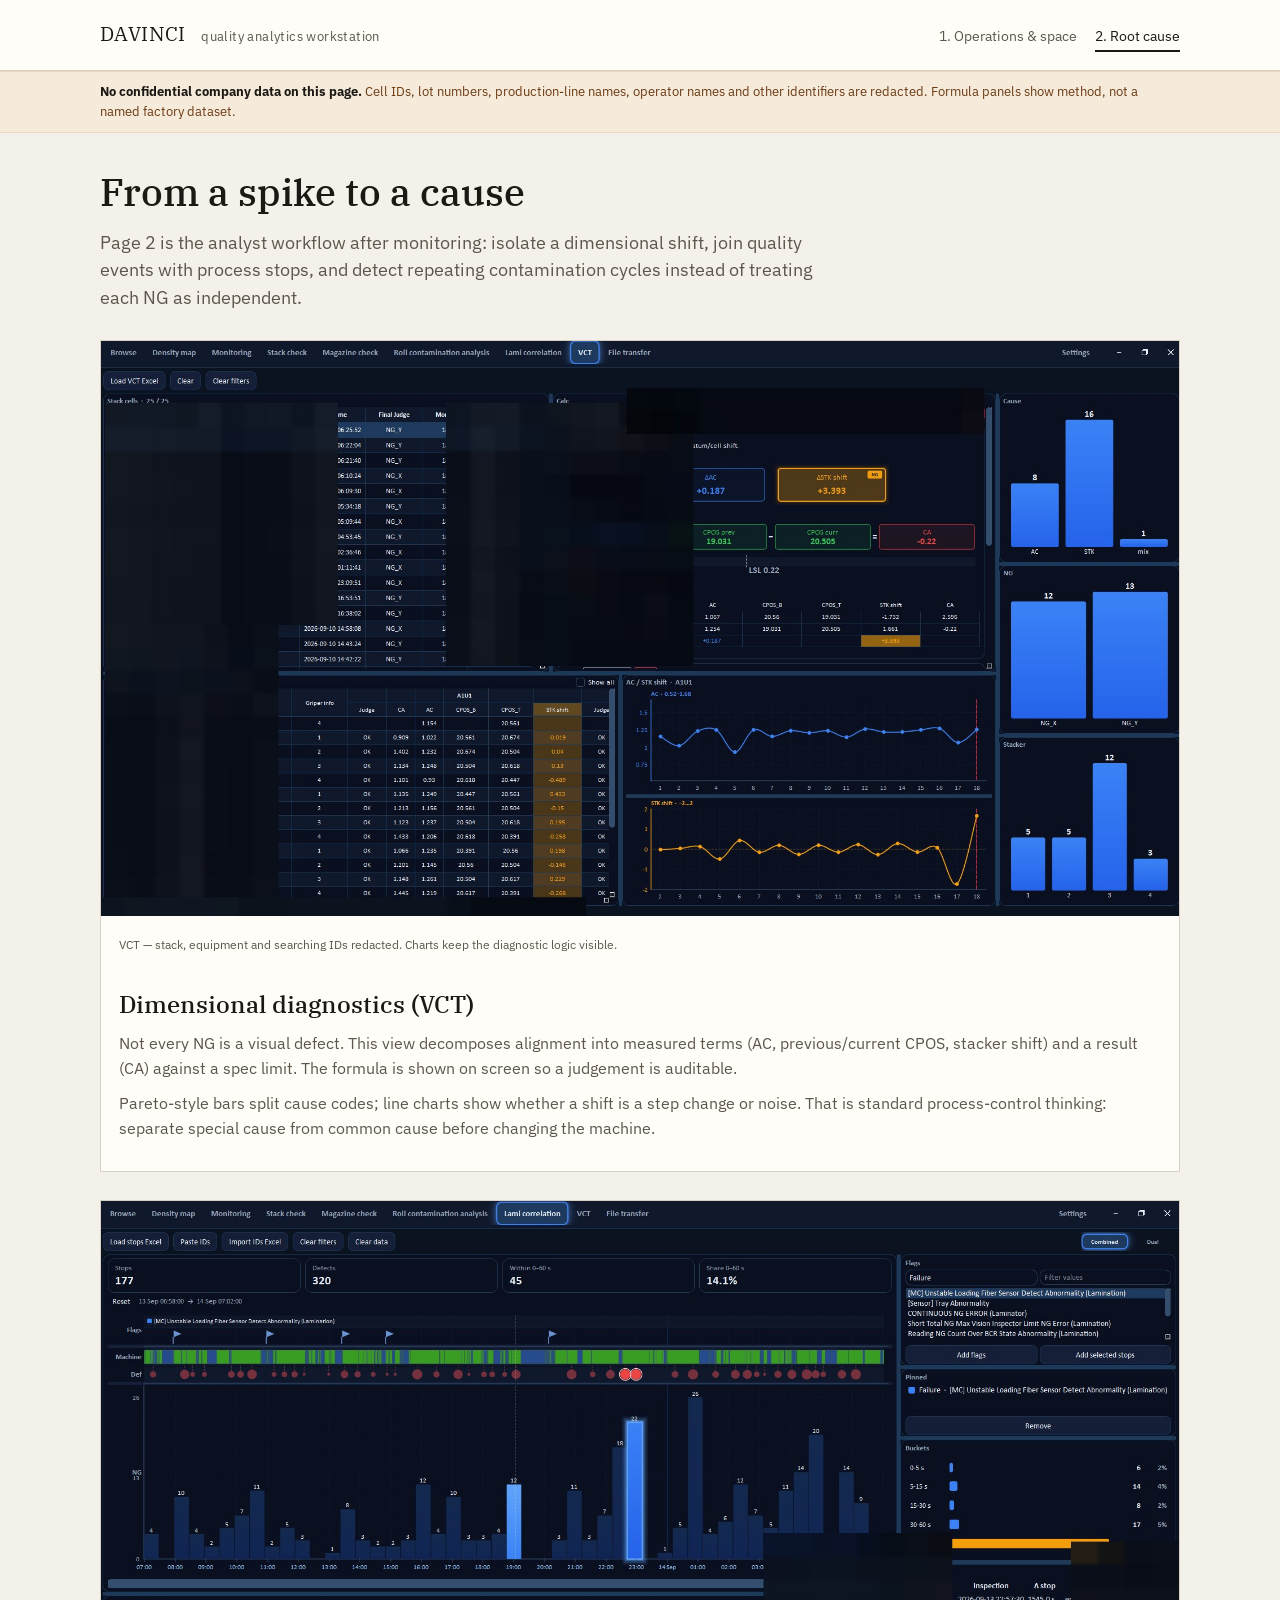
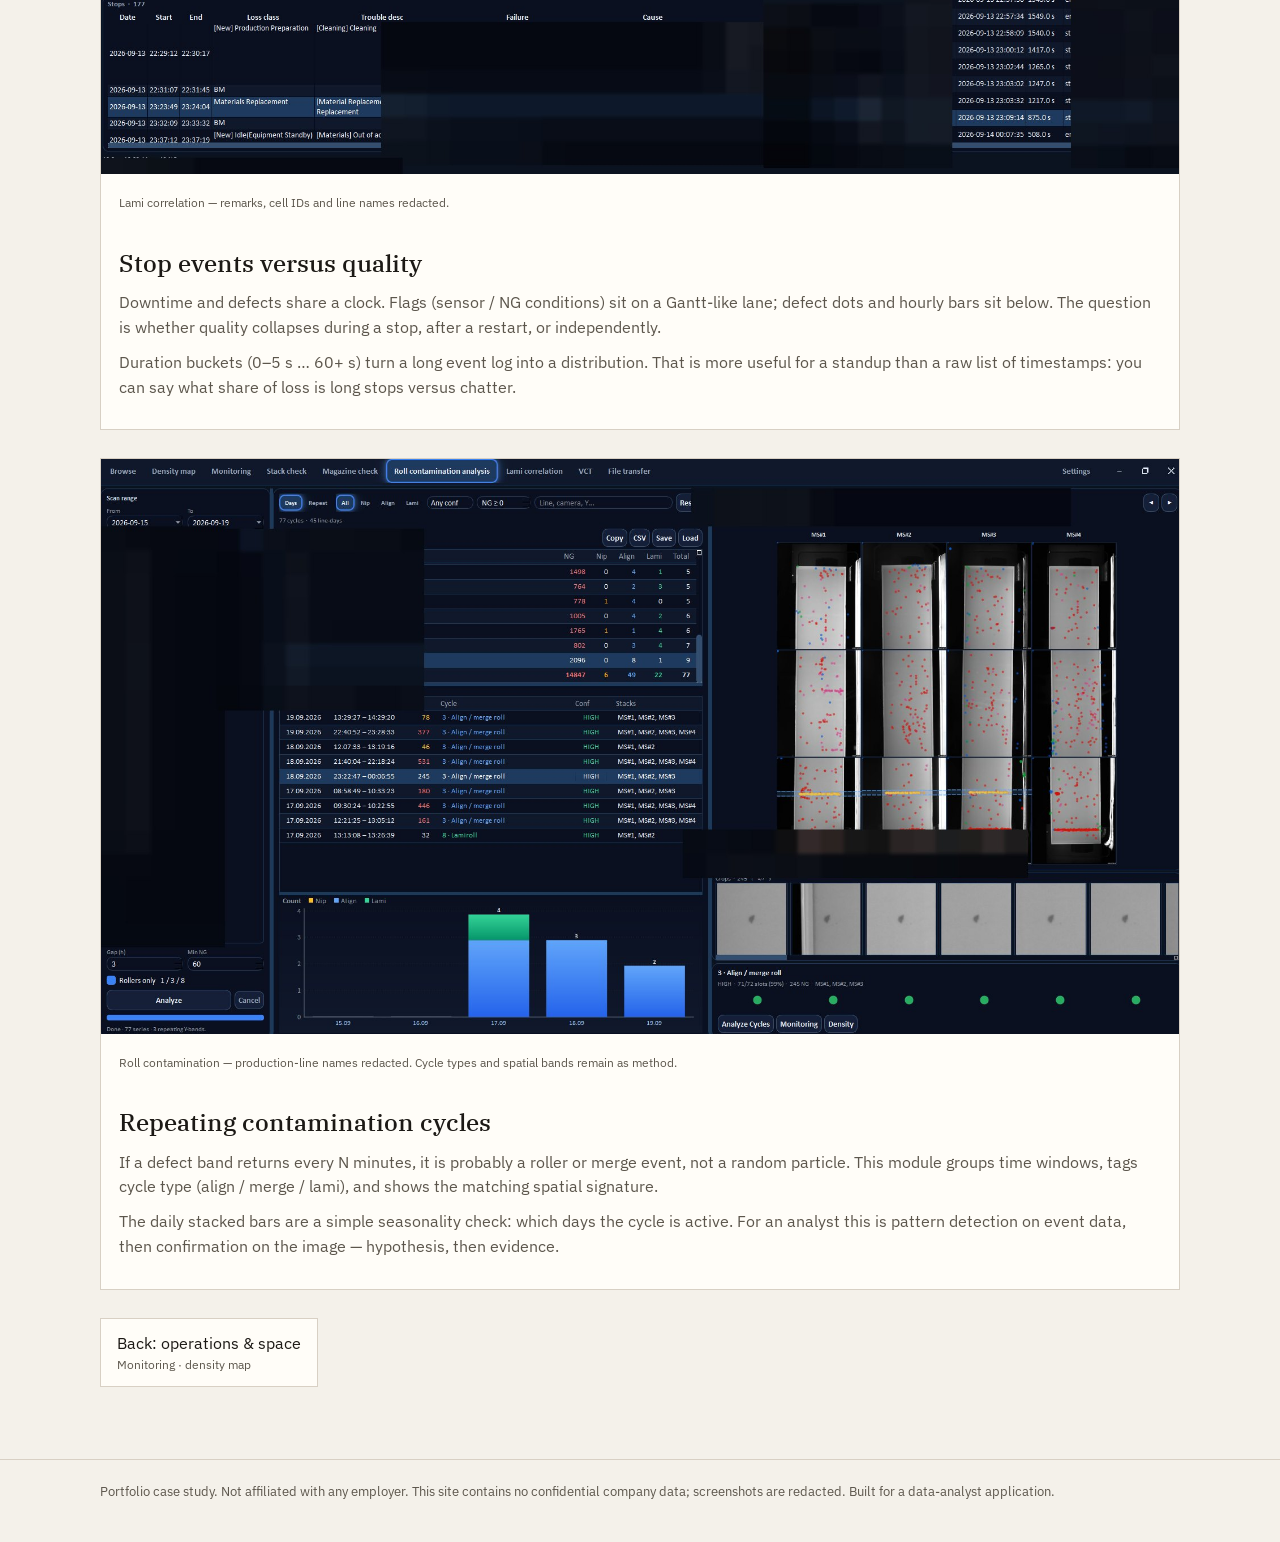
==== analytics.html @ f6367659 "Add redacted two-page analytics case study for GitHub Pages." ====
<!DOCTYPE html>
<html lang="en">
  <head>
    <meta charset="utf-8" />
    <meta name="viewport" content="width=device-width, initial-scale=1" />
    <title>DAVINCI — root-cause analytics</title>
    <meta
      name="description"
      content="Root-cause views: dimensional VCT diagnostics, downtime–defect correlation, and repeating contamination cycles. No confidential company data."
    />
    <link rel="preconnect" href="https://fonts.googleapis.com" />
    <link rel="preconnect" href="https://fonts.gstatic.com" crossorigin />
    <link
      href="https://fonts.googleapis.com/css2?family=IBM+Plex+Sans:wght@400;500;600&family=IBM+Plex+Serif:wght@500&display=swap"
      rel="stylesheet"
    />
    <link rel="stylesheet" href="styles.css" />
  </head>
  <body>
    <header>
      <div class="wrap top">
        <div class="brand">DAVINCI <span>quality analytics workstation</span></div>
        <nav>
          <a href="index.html">1. Operations &amp; space</a>
          <a href="analytics.html" aria-current="page">2. Root cause</a>
        </nav>
      </div>
    </header>

    <div class="notice">
      <div class="wrap">
        <strong>No confidential company data on this page.</strong>
        Cell IDs, lot numbers, production-line names, operator names and other
        identifiers are redacted. Formula panels show method, not a named
        factory dataset.
      </div>
    </div>

    <main class="wrap">
      <h1>From a spike to a cause</h1>
      <p class="lead">
        Page 2 is the analyst workflow after monitoring: isolate a dimensional
        shift, join quality events with process stops, and detect repeating
        contamination cycles instead of treating each NG as independent.
      </p>

      <article class="feature">
        <img
          src="assets/git2.jpg"
          alt="VCT analysis with alignment formula, cause bars and time-series of AC and stacker shift. Identifiers redacted."
          width="1907"
          height="1016"
        />
        <p class="caption">
          VCT — stack, equipment and searching IDs redacted. Charts keep the
          diagnostic logic visible.
        </p>
        <div class="copy">
          <h2>Dimensional diagnostics (VCT)</h2>
          <p>
            Not every NG is a visual defect. This view decomposes alignment
            into measured terms (AC, previous/current CPOS, stacker shift) and
            a result (CA) against a spec limit. The formula is shown on screen
            so a judgement is auditable.
          </p>
          <p>
            Pareto-style bars split cause codes; line charts show whether a
            shift is a step change or noise. That is standard process-control
            thinking: separate special cause from common cause before changing
            the machine.
          </p>
        </div>
      </article>

      <article class="feature">
        <img
          src="assets/git1.jpg"
          alt="Lami correlation timeline with stop flags, defect dots, hourly bars and a coded downtime table. Remarks and cell IDs redacted."
          width="1912"
          height="1018"
        />
        <p class="caption">
          Lami correlation — remarks, cell IDs and line names redacted.
        </p>
        <div class="copy">
          <h2>Stop events versus quality</h2>
          <p>
            Downtime and defects share a clock. Flags (sensor / NG conditions)
            sit on a Gantt-like lane; defect dots and hourly bars sit below.
            The question is whether quality collapses during a stop, after a
            restart, or independently.
          </p>
          <p>
            Duration buckets (0–5 s … 60+ s) turn a long event log into a
            distribution. That is more useful for a standup than a raw list of
            timestamps: you can say what share of loss is long stops versus
            chatter.
          </p>
        </div>
      </article>

      <article class="feature">
        <img
          src="assets/git5.jpg"
          alt="Roll contamination analysis with cycle table, stacked bar chart of event types, and spatial maps of repeating bands. Line names redacted."
          width="1905"
          height="1015"
        />
        <p class="caption">
          Roll contamination — production-line names redacted. Cycle types and
          spatial bands remain as method.
        </p>
        <div class="copy">
          <h2>Repeating contamination cycles</h2>
          <p>
            If a defect band returns every N minutes, it is probably a roller
            or merge event, not a random particle. This module groups time
            windows, tags cycle type (align / merge / lami), and shows the
            matching spatial signature.
          </p>
          <p>
            The daily stacked bars are a simple seasonality check: which days
            the cycle is active. For an analyst this is pattern detection on
            event data, then confirmation on the image — hypothesis, then
            evidence.
          </p>
        </div>
      </article>

      <div class="pager">
        <a href="index.html">
          Back: operations &amp; space
          <small>Monitoring · density map</small>
        </a>
        <span></span>
      </div>
    </main>

    <footer>
      <div class="wrap">
        Portfolio case study. Not affiliated with any employer. This site
        contains no confidential company data; screenshots are redacted.
        Built for a data-analyst application.
      </div>
    </footer>
  </body>
</html>
---- styles.css ----
:root {
  --bg: #f4f1ea;
  --paper: #fffdf8;
  --ink: #1c1915;
  --muted: #5c564c;
  --line: #d8d0c4;
  --accent: #1f4d6e;
  --accent-soft: #e7eef3;
  --warn: #6b3a12;
  --warn-bg: #f6eadb;
  --max: 1080px;
}

* {
  box-sizing: border-box;
}

html,
body {
  margin: 0;
  padding: 0;
}

body {
  font-family: "IBM Plex Sans", "Segoe UI", sans-serif;
  color: var(--ink);
  background: var(--bg);
  line-height: 1.55;
}

a {
  color: var(--accent);
}

.wrap {
  width: min(var(--max), calc(100% - 40px));
  margin: 0 auto;
}

header {
  border-bottom: 1px solid var(--line);
  background: var(--paper);
}

.top {
  display: flex;
  justify-content: space-between;
  align-items: baseline;
  gap: 24px;
  padding: 18px 0;
}

.brand {
  font-family: "IBM Plex Serif", Georgia, serif;
  font-size: 20px;
  letter-spacing: 0.02em;
}

.brand span {
  color: var(--muted);
  font-size: 13px;
  margin-left: 10px;
  font-family: "IBM Plex Sans", sans-serif;
}

nav {
  display: flex;
  gap: 18px;
  font-size: 14px;
}

nav a {
  text-decoration: none;
  color: var(--muted);
}

nav a[aria-current="page"] {
  color: var(--ink);
  border-bottom: 2px solid var(--ink);
  padding-bottom: 2px;
}

.notice {
  background: var(--warn-bg);
  color: var(--warn);
  border-top: 1px solid #ead7bc;
  border-bottom: 1px solid #ead7bc;
  font-size: 13px;
  padding: 10px 0;
}

.notice strong {
  color: var(--ink);
}

main {
  padding: 36px 0 72px;
}

h1 {
  font-family: "IBM Plex Serif", Georgia, serif;
  font-size: 38px;
  font-weight: 500;
  line-height: 1.2;
  margin: 0 0 14px;
}

.lead {
  font-size: 18px;
  color: var(--muted);
  max-width: 720px;
  margin: 0 0 28px;
}

.tags {
  display: flex;
  flex-wrap: wrap;
  gap: 8px;
  margin: 0 0 40px;
}

.tags li {
  list-style: none;
  font-size: 12px;
  letter-spacing: 0.04em;
  text-transform: uppercase;
  background: var(--accent-soft);
  color: var(--accent);
  padding: 6px 10px;
}

.tags ul {
  display: contents;
  margin: 0;
  padding: 0;
}

.grid-3 {
  display: grid;
  grid-template-columns: repeat(3, 1fr);
  gap: 16px;
  margin-bottom: 48px;
}

.card {
  background: var(--paper);
  border: 1px solid var(--line);
  padding: 18px 18px 16px;
}

.card h2 {
  font-size: 15px;
  margin: 0 0 8px;
}

.card p {
  margin: 0;
  font-size: 14px;
  color: var(--muted);
}

.feature {
  background: var(--paper);
  border: 1px solid var(--line);
  margin-bottom: 28px;
}

.feature img {
  display: block;
  width: 100%;
  height: auto;
  background: #0b1220;
}

.caption {
  font-size: 12px;
  color: var(--muted);
  padding: 8px 18px 0;
}

.copy {
  padding: 8px 18px 20px;
}

.copy h2 {
  font-family: "IBM Plex Serif", Georgia, serif;
  font-size: 24px;
  font-weight: 500;
  margin: 12px 0 8px;
}

.copy p {
  margin: 0 0 10px;
  color: var(--muted);
}

.pager {
  display: flex;
  justify-content: space-between;
  gap: 16px;
  margin-top: 12px;
}

.pager a {
  text-decoration: none;
  border: 1px solid var(--line);
  background: var(--paper);
  padding: 12px 16px;
  color: var(--ink);
}

.pager small {
  display: block;
  color: var(--muted);
  font-size: 12px;
}

footer {
  border-top: 1px solid var(--line);
  padding: 22px 0 40px;
  font-size: 13px;
  color: var(--muted);
}

@media (max-width: 800px) {
  .top,
  .grid-3,
  .pager {
    display: block;
  }

  h1 {
    font-size: 30px;
  }

  .brand span,
  nav {
    display: block;
    margin-top: 8px;
  }

  .pager a {
    display: block;
    margin-bottom: 10px;
  }
}
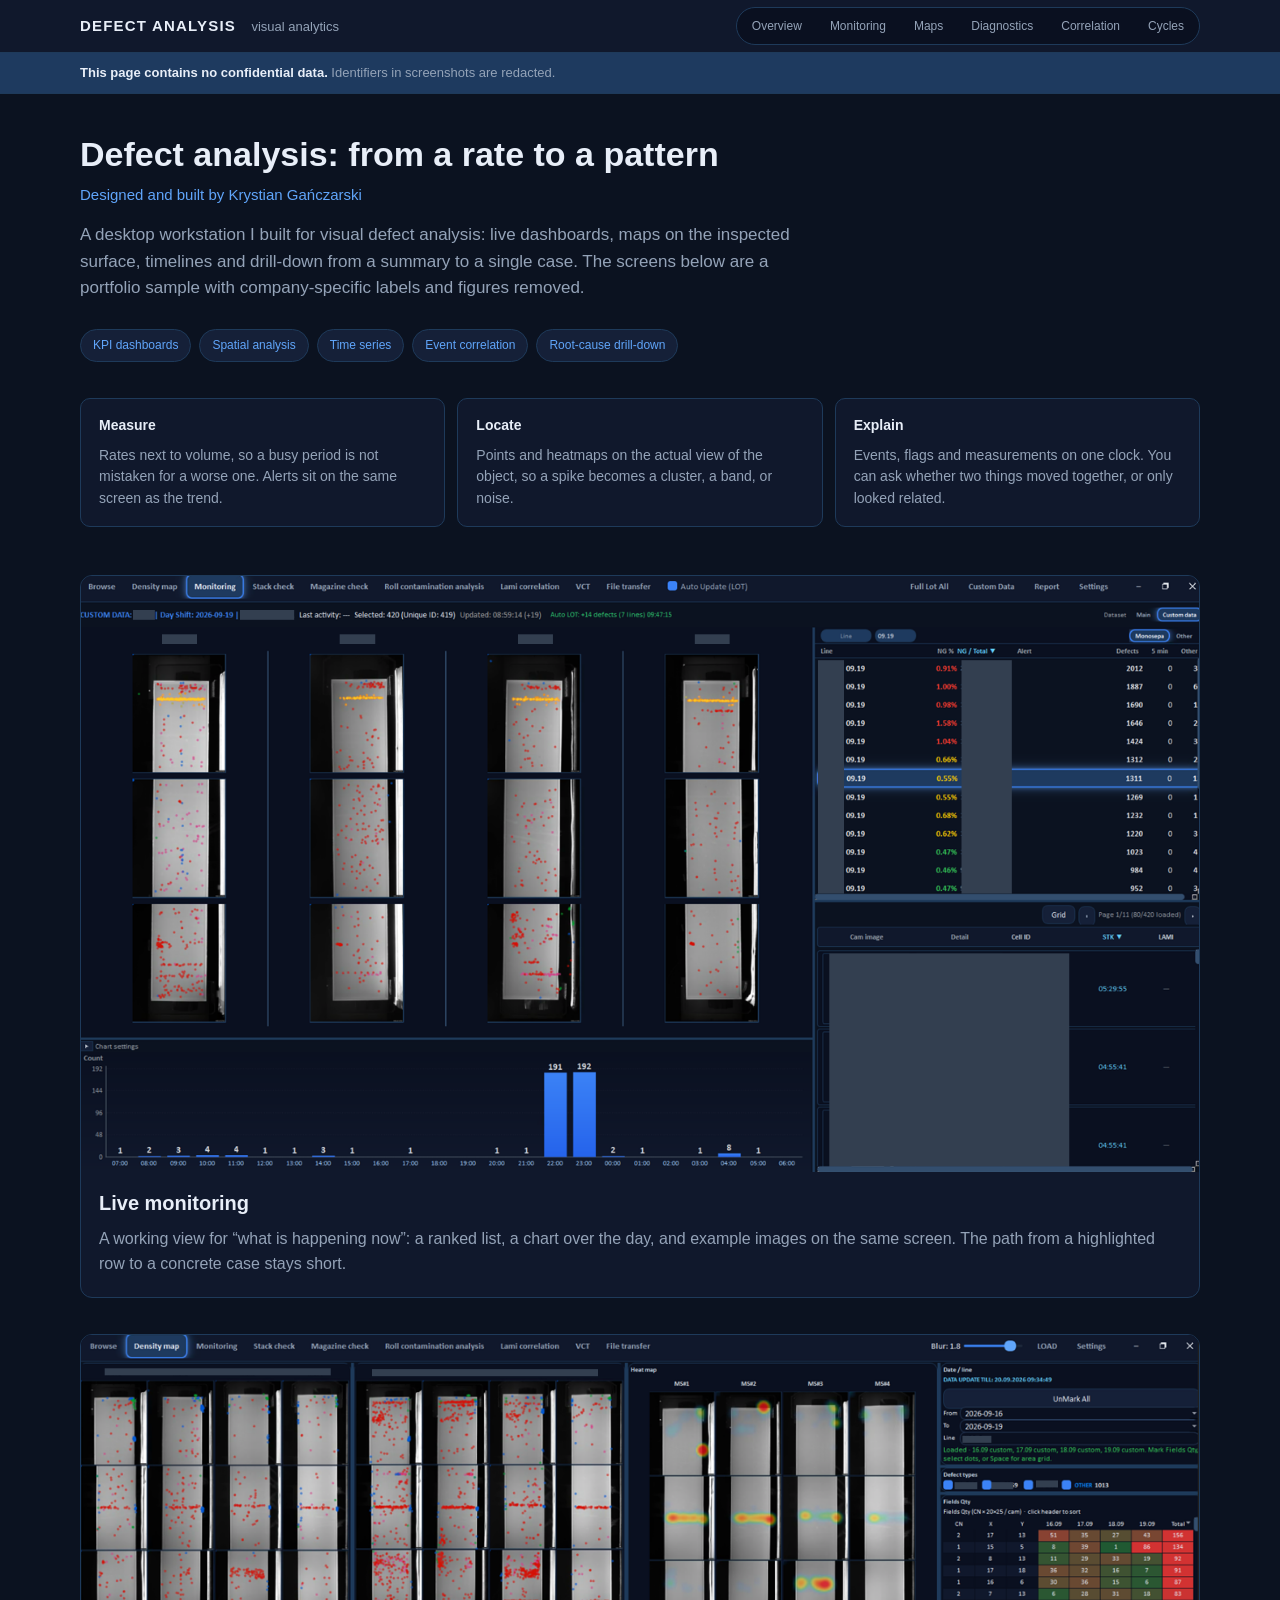
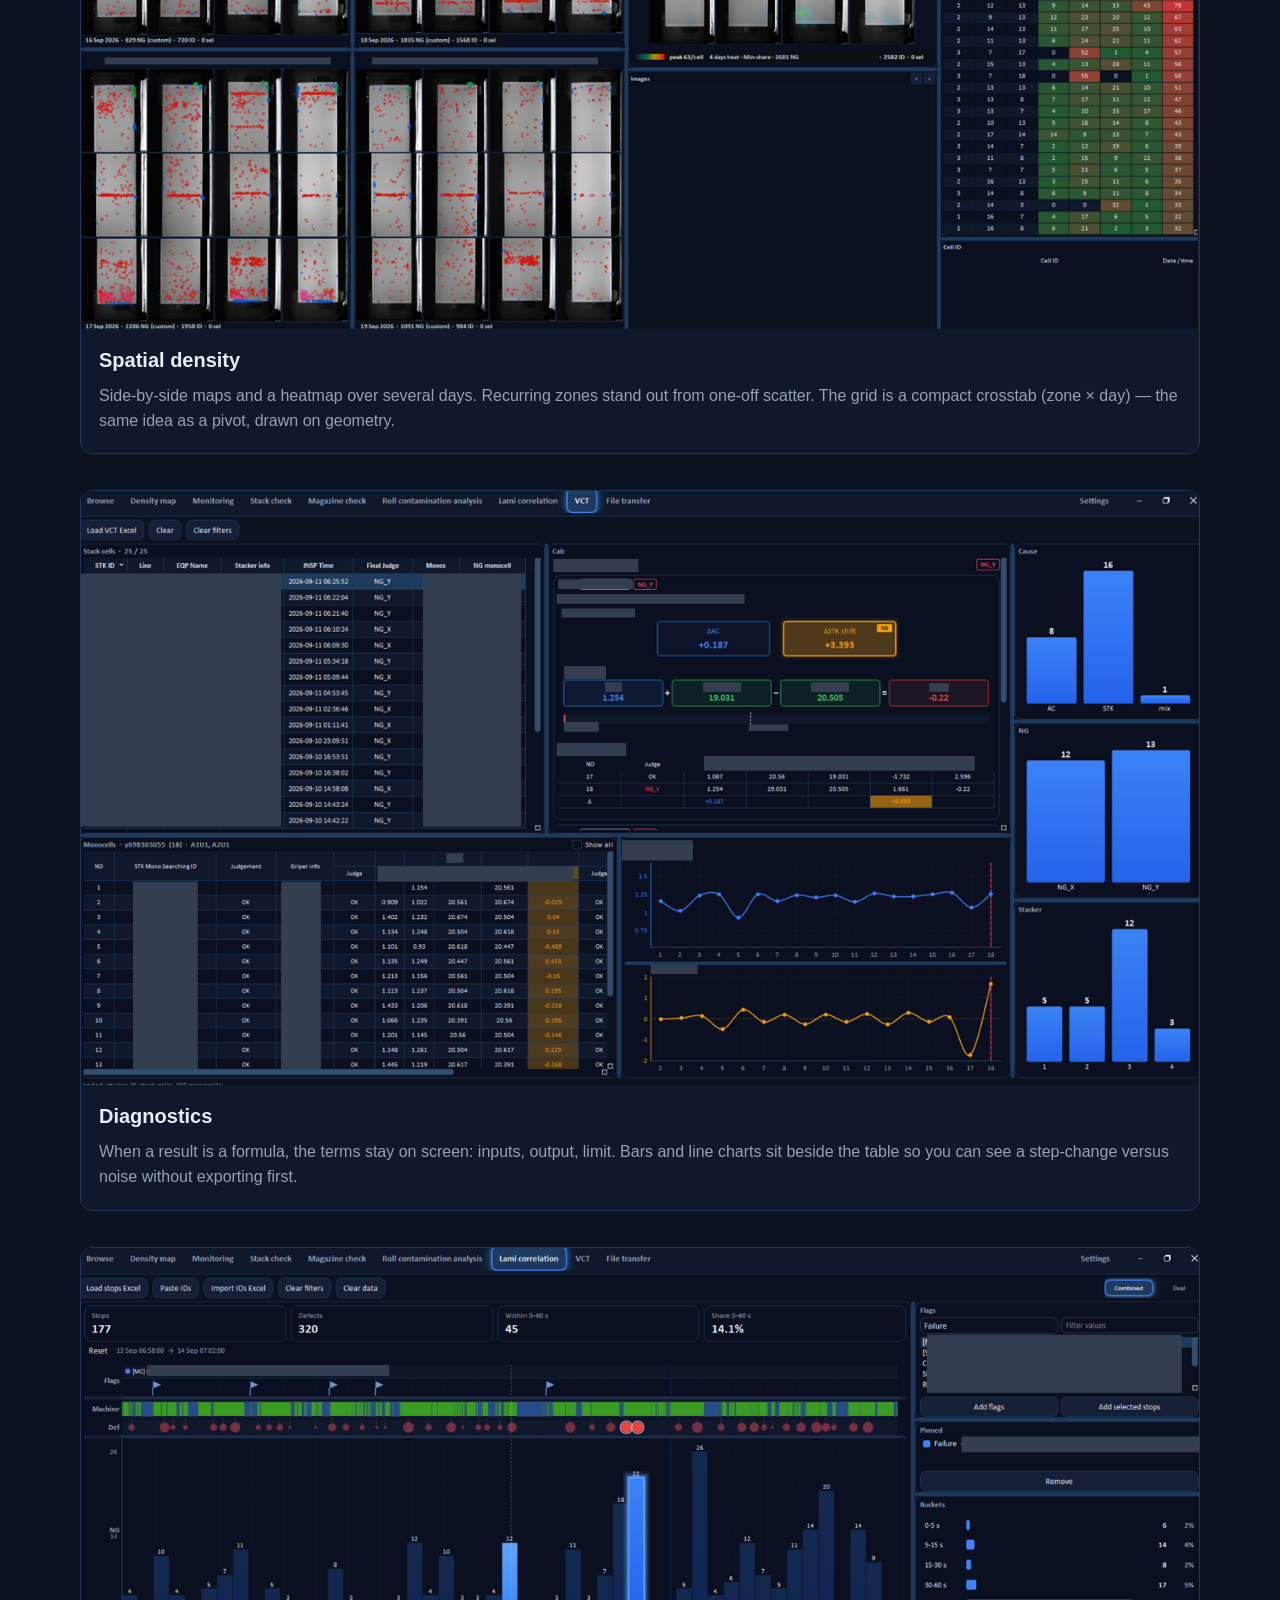
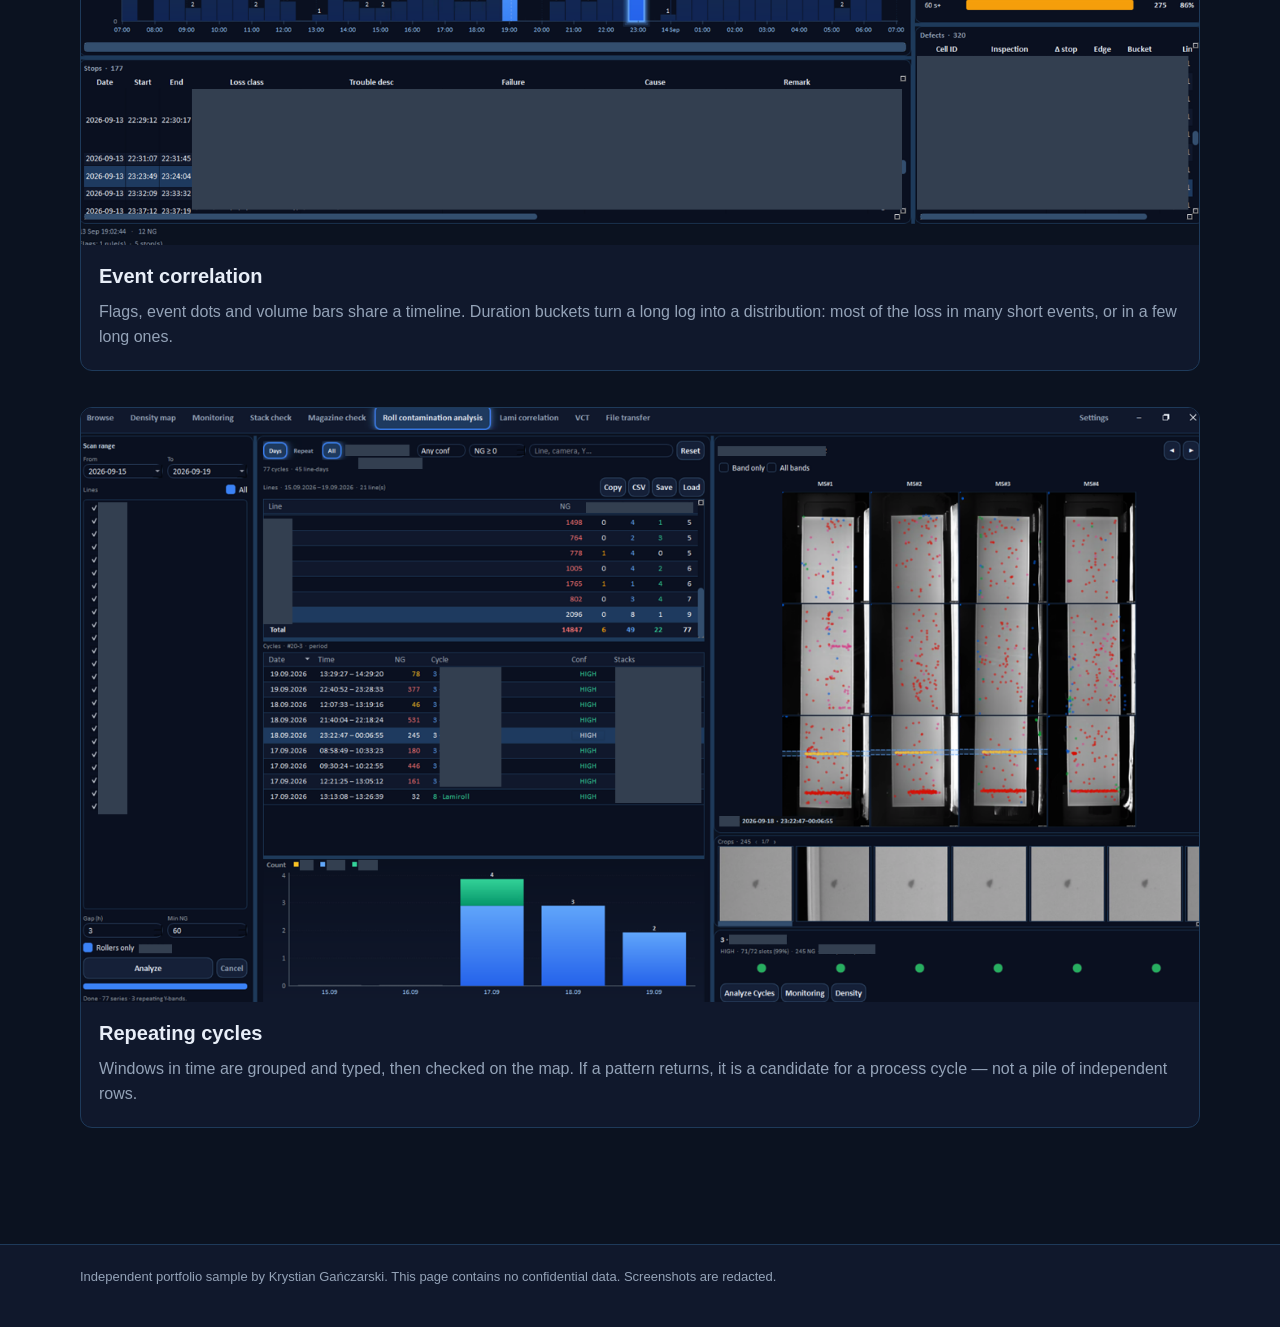
==== commit 61174e4b: "Publish Defect Analysis portfolio with author-redacted screenshots." ====
--- a/analytics.html
+++ b/analytics.html
@@ -2,146 +2,11 @@
 <html lang="en">
   <head>
     <meta charset="utf-8" />
-    <meta name="viewport" content="width=device-width, initial-scale=1" />
-    <title>DAVINCI — root-cause analytics</title>
-    <meta
-      name="description"
-      content="Root-cause views: dimensional VCT diagnostics, downtime–defect correlation, and repeating contamination cycles. No confidential company data."
-    />
-    <link rel="preconnect" href="https://fonts.googleapis.com" />
-    <link rel="preconnect" href="https://fonts.gstatic.com" crossorigin />
-    <link
-      href="https://fonts.googleapis.com/css2?family=IBM+Plex+Sans:wght@400;500;600&family=IBM+Plex+Serif:wght@500&display=swap"
-      rel="stylesheet"
-    />
-    <link rel="stylesheet" href="styles.css" />
+    <meta http-equiv="refresh" content="0; url=index.html" />
+    <title>Redirect</title>
+    <link rel="canonical" href="index.html" />
   </head>
   <body>
-    <header>
-      <div class="wrap top">
-        <div class="brand">DAVINCI <span>quality analytics workstation</span></div>
-        <nav>
-          <a href="index.html">1. Operations &amp; space</a>
-          <a href="analytics.html" aria-current="page">2. Root cause</a>
-        </nav>
-      </div>
-    </header>
-
-    <div class="notice">
-      <div class="wrap">
-        <strong>No confidential company data on this page.</strong>
-        Cell IDs, lot numbers, production-line names, operator names and other
-        identifiers are redacted. Formula panels show method, not a named
-        factory dataset.
-      </div>
-    </div>
-
-    <main class="wrap">
-      <h1>From a spike to a cause</h1>
-      <p class="lead">
-        Page 2 is the analyst workflow after monitoring: isolate a dimensional
-        shift, join quality events with process stops, and detect repeating
-        contamination cycles instead of treating each NG as independent.
-      </p>
-
-      <article class="feature">
-        <img
-          src="assets/git2.jpg"
-          alt="VCT analysis with alignment formula, cause bars and time-series of AC and stacker shift. Identifiers redacted."
-          width="1907"
-          height="1016"
-        />
-        <p class="caption">
-          VCT — stack, equipment and searching IDs redacted. Charts keep the
-          diagnostic logic visible.
-        </p>
-        <div class="copy">
-          <h2>Dimensional diagnostics (VCT)</h2>
-          <p>
-            Not every NG is a visual defect. This view decomposes alignment
-            into measured terms (AC, previous/current CPOS, stacker shift) and
-            a result (CA) against a spec limit. The formula is shown on screen
-            so a judgement is auditable.
-          </p>
-          <p>
-            Pareto-style bars split cause codes; line charts show whether a
-            shift is a step change or noise. That is standard process-control
-            thinking: separate special cause from common cause before changing
-            the machine.
-          </p>
-        </div>
-      </article>
-
-      <article class="feature">
-        <img
-          src="assets/git1.jpg"
-          alt="Lami correlation timeline with stop flags, defect dots, hourly bars and a coded downtime table. Remarks and cell IDs redacted."
-          width="1912"
-          height="1018"
-        />
-        <p class="caption">
-          Lami correlation — remarks, cell IDs and line names redacted.
-        </p>
-        <div class="copy">
-          <h2>Stop events versus quality</h2>
-          <p>
-            Downtime and defects share a clock. Flags (sensor / NG conditions)
-            sit on a Gantt-like lane; defect dots and hourly bars sit below.
-            The question is whether quality collapses during a stop, after a
-            restart, or independently.
-          </p>
-          <p>
-            Duration buckets (0–5 s … 60+ s) turn a long event log into a
-            distribution. That is more useful for a standup than a raw list of
-            timestamps: you can say what share of loss is long stops versus
-            chatter.
-          </p>
-        </div>
-      </article>
-
-      <article class="feature">
-        <img
-          src="assets/git5.jpg"
-          alt="Roll contamination analysis with cycle table, stacked bar chart of event types, and spatial maps of repeating bands. Line names redacted."
-          width="1905"
-          height="1015"
-        />
-        <p class="caption">
-          Roll contamination — production-line names redacted. Cycle types and
-          spatial bands remain as method.
-        </p>
-        <div class="copy">
-          <h2>Repeating contamination cycles</h2>
-          <p>
-            If a defect band returns every N minutes, it is probably a roller
-            or merge event, not a random particle. This module groups time
-            windows, tags cycle type (align / merge / lami), and shows the
-            matching spatial signature.
-          </p>
-          <p>
-            The daily stacked bars are a simple seasonality check: which days
-            the cycle is active. For an analyst this is pattern detection on
-            event data, then confirmation on the image — hypothesis, then
-            evidence.
-          </p>
-        </div>
-      </article>
-
-      <div class="pager">
-        <a href="index.html">
-          Back: operations &amp; space
-          <small>Monitoring · density map</small>
-        </a>
-        <span></span>
-      </div>
-    </main>
-
-    <footer>
-      <div class="wrap">
-        Portfolio case study. Not affiliated with any employer. This site
-        contains no confidential company data; screenshots are redacted.
-        Built for a data-analyst application.
-      </div>
-    </footer>
+    <p><a href="index.html">Continue to Defect Analysis</a></p>
   </body>
 </html>
